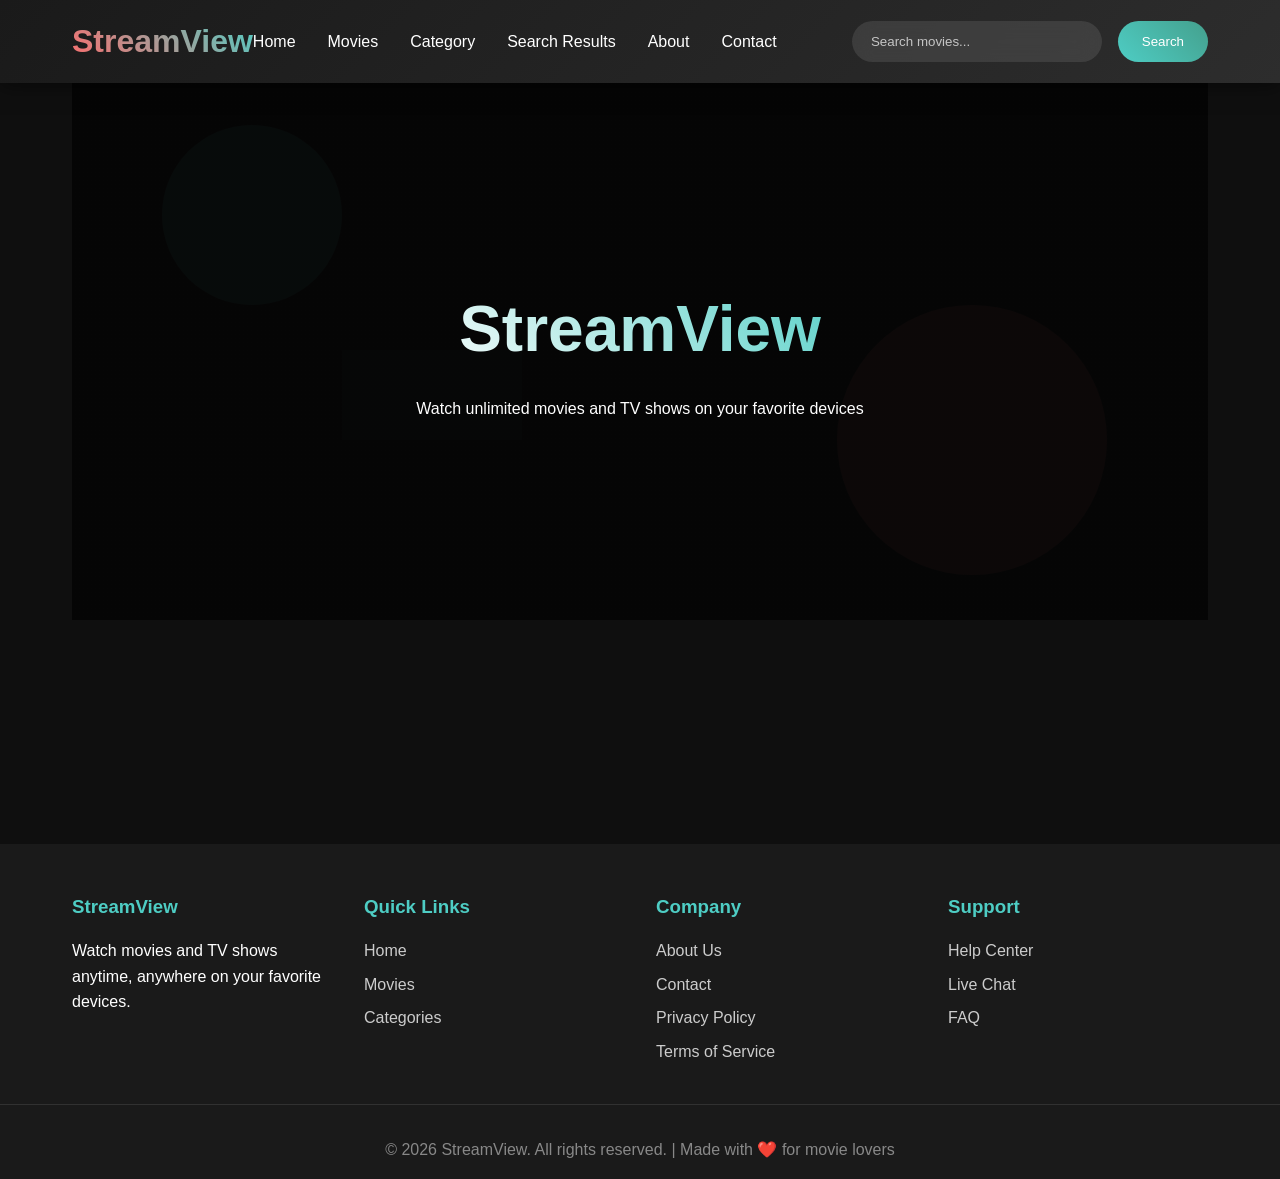
==== index.html @ f8dd756b "my second commit" ====
<!DOCTYPE html>
<html lang="en">
<head>
    <meta charset="UTF-8">
    <meta name="viewport" content="width=device-width, initial-scale=1.0">
    <title>StreamView - Watch Movies & Shows</title>
    <style>
        * {
            margin: 0;
            padding: 0;
            box-sizing: border-box;
        }

        body {
            font-family: 'Arial', sans-serif;
            background-color: #0f0f0f;
            color: #ffffff;
            line-height: 1.6;
        }

        /* Navbar */
        .navbar {
            background: linear-gradient(135deg, #1a1a1a 0%, #2d2d2d 100%);
            padding: 1rem 0;
            position: fixed;
            top: 0;
            width: 100%;
            z-index: 1000;
            box-shadow: 0 2px 20px rgba(0,0,0,0.5);
        }

        .nav-container {
            max-width: 1200px;
            margin: 0 auto;
            display: flex;
            justify-content: space-between;
            align-items: center;
            padding: 0 2rem;
        }

        .logo {
            font-size: 2rem;
            font-weight: bold;
            background: linear-gradient(45deg, #ff6b6b, #4ecdc4);
            -webkit-background-clip: text;
            -webkit-text-fill-color: transparent;
            text-decoration: none;
        }

        .nav-menu {
            display: flex;
            list-style: none;
            gap: 2rem;
        }

        .nav-link {
            color: #ffffff;
            text-decoration: none;
            font-weight: 500;
            transition: all 0.3s ease;
            position: relative;
        }

        .nav-link:hover {
            color: #4ecdc4;
        }

        .nav-link.active {
            color: #4ecdc4;
        }

        .nav-link::after {
            content: '';
            position: absolute;
            width: 0;
            height: 2px;
            bottom: -5px;
            left: 0;
            background: #4ecdc4;
            transition: width 0.3s ease;
        }

        .nav-link:hover::after {
            width: 100%;
        }

        /* Search Bar */
        .search-container {
            display: flex;
            gap: 1rem;
            margin-left: auto;
        }

        .search-box {
            padding: 0.8rem 1.2rem;
            border: none;
            border-radius: 25px;
            background: rgba(255,255,255,0.1);
            color: white;
            width: 250px;
            backdrop-filter: blur(10px);
        }

        .search-box::placeholder {
            color: rgba(255,255,255,0.7);
        }

        .search-btn {
            padding: 0.8rem 1.5rem;
            background: linear-gradient(45deg, #4ecdc4, #44a08d);
            border: none;
            border-radius: 25px;
            color: white;
            cursor: pointer;
            transition: transform 0.3s ease;
        }

        .search-btn:hover {
            transform: scale(1.05);
        }

        /* Main Content */
        .main-content {
            margin-top: 80px;
            min-height: calc(100vh - 200px);
        }

        /* Hero Section */
        .hero {
            background: linear-gradient(rgba(0,0,0,0.7), rgba(0,0,0,0.7)), url('data:image/svg+xml,<svg xmlns="http://www.w3.org/2000/svg" viewBox="0 0 1200 600"><rect fill="%23111111" width="1200" height="600"/><circle fill="%234ecdc4" opacity="0.1" cx="200" cy="150" r="100"/><circle fill="%23ff6b6b" opacity="0.1" cx="1000" cy="400" r="150"/><rect fill="%2344a08d" opacity="0.05" x="300" y="300" width="200" height="100"/></svg>');
            height: 60vh;
            display: flex;
            align-items: center;
            justify-content: center;
            text-align: center;
        }

        .hero h1 {
            font-size: 4rem;
            margin-bottom: 1rem;
            background: linear-gradient(45deg, #ffffff, #4ecdc4);
            -webkit-background-clip: text;
            -webkit-text-fill-color: transparent;
        }

        /* Content Sections */
        .section {
            max-width: 1200px;
            margin: 4rem auto;
            padding: 0 2rem;
            display: none;
        }

        .section.active {
            display: block;
        }

        .section h2 {
            font-size: 2.5rem;
            margin-bottom: 2rem;
            text-align: center;
        }

        .movies-grid {
            display: grid;
            grid-template-columns: repeat(auto-fill, minmax(250px, 1fr));
            gap: 2rem;
        }

        .movie-card {
            background: rgba(255,255,255,0.05);
            border-radius: 15px;
            overflow: hidden;
            transition: all 0.3s ease;
            cursor: pointer;
            backdrop-filter: blur(10px);
            border: 1px solid rgba(255,255,255,0.1);
        }

        .movie-card:hover {
            transform: translateY(-10px);
            box-shadow: 0 20px 40px rgba(78,205,196,0.3);
        }

        .movie-poster {
            width: 100%;
            height: 350px;
            background: linear-gradient(45deg, #4ecdc4, #ff6b6b);
            display: flex;
            align-items: center;
            justify-content: center;
            font-size: 4rem;
            color: rgba(255,255,255,0.3);
        }

        .movie-info {
            padding: 1.5rem;
        }

        .movie-title {
            font-size: 1.3rem;
            margin-bottom: 0.5rem;
        }

        .movie-category {
            color: #4ecdc4;
            font-weight: 500;
        }

        /* About & Contact */
        .about-content, .contact-content {
            max-width: 800px;
            margin: 0 auto;
            text-align: center;
        }

        /* Footer */
        .footer {
            background: #1a1a1a;
            padding: 3rem 0 1rem;
            margin-top: 4rem;
        }

        .footer-content {
            max-width: 1200px;
            margin: 0 auto;
            padding: 0 2rem;
            display: grid;
            grid-template-columns: repeat(auto-fit, minmax(250px, 1fr));
            gap: 2rem;
            margin-bottom: 2rem;
        }

        .footer-section h3 {
            margin-bottom: 1rem;
            color: #4ecdc4;
        }

        .footer-section ul {
            list-style: none;
        }

        .footer-section ul li {
            margin-bottom: 0.5rem;
        }

        .footer-section a {
            color: #cccccc;
            text-decoration: none;
            transition: color 0.3s ease;
        }

        .footer-section a:hover {
            color: #4ecdc4;
        }

        .footer-bottom {
            text-align: center;
            padding-top: 2rem;
            border-top: 1px solid rgba(255,255,255,0.1);
            color: #888;
        }

        /* Responsive */
        @media (max-width: 768px) {
            .nav-menu {
                display: none;
            }

            .search-container {
                flex-direction: column;
                width: 100%;
            }

            .hero h1 {
                font-size: 2.5rem;
            }

            .movies-grid {
                grid-template-columns: repeat(auto-fill, minmax(200px, 1fr));
                gap: 1rem;
            }
        }
    </style>
</head>
<body>
    <!-- Navbar -->
    <nav class="navbar">
        <div class="nav-container">
            <a href="#" class="logo" onclick="showSection('home')">StreamView</a>
            <ul class="nav-menu">
                <li><a href="#" class="nav-link" onclick="showSection('home')">Home</a></li>
                <li><a href="#" class="nav-link" onclick="showSection('movies')">Movies</a></li>
                <li><a href="#" class="nav-link" onclick="showSection('category')">Category</a></li>
                <li><a href="#" class="nav-link" onclick="showSection('search')">Search Results</a></li>
                <li><a href="#" class="nav-link" onclick="showSection('about')">About</a></li>
                <li><a href="#" class="nav-link" onclick="showSection('contact')">Contact</a></li>
            </ul>
            <div class="search-container">
                <input type="text" class="search-box" placeholder="Search movies..." id="searchInput" onkeyup="handleSearch()">
                <button class="search-btn" onclick="performSearch()">Search</button>
            </div>
        </div>
    </nav>

    <!-- Main Content -->
    <main class="main-content">
        <!-- Home Section -->
        <section id="home" class="section active">
            <div class="hero">
                <div>
                    <h1>StreamView</h1>
                    <p>Watch unlimited movies and TV shows on your favorite devices</p>
                </div>
            </div>
        </section>

        <!-- Movies Section -->
        <section id="movies" class="section">
            <h2>Featured Movies</h2>
            <div class="movies-grid" id="moviesGrid">
                <!-- Movies populated by JS -->
            </div>
        </section>

        <!-- Category Section -->
        <section id="category" class="section">
            <h2>Movie Categories</h2>
            <div class="movies-grid" id="categoryGrid">
                <!-- Categories populated by JS -->
            </div>
        </section>

        <!-- Search Results -->
        <section id="search" class="section">
            <h2>Search Results</h2>
            <div id="searchResults">
                <p style="text-align: center; color: #888; padding: 2rem;">No search results yet. Try searching for a movie!</p>
            </div>
        </section>

        <!-- About Section -->
        <section id="about" class="section">
            <div class="about-content">
                <h2>About StreamView</h2>
                <p>StreamView is your ultimate destination for watching movies and TV shows. We offer a vast library of content across all genres, available anytime, anywhere.</p>
                <p>Our platform features the latest blockbusters, classic films, and exclusive originals, all in stunning HD quality.</p>
                <p>Founded in 2026, StreamView is committed to bringing you the best entertainment experience with our user-friendly interface and personalized recommendations.</p>
            </div>
        </section>

        <!-- Contact Section -->
        <section id="contact" class="section">
            <div class="contact-content">
                <h2>Get In Touch</h2>
                <p>Email: support@streamview.com</p>
                <p>Phone: +1 (555) 123-4567</p>
                <p>Address: 123 Streaming Street, Entertainment City, CA 90210</p>
            </div>
        </section>
    </main>

    <!-- Footer -->
    <footer class="footer">
        <div class="footer-content">
            <div class="footer-section">
                <h3>StreamView</h3>
                <p>Watch movies and TV shows anytime, anywhere on your favorite devices.</p>
            </div>
            <div class="footer-section">
                <h3>Quick Links</h3>
                <ul>
                    <li><a href="#" onclick="showSection('home')">Home</a></li>
                    <li><a href="#" onclick="showSection('movies')">Movies</a></li>
                    <li><a href="#" onclick="showSection('category')">Categories</a></li>
                </ul>
            </div>
            <div class="footer-section">
                <h3>Company</h3>
                <ul>
                    <li><a href="#" onclick="showSection('about')">About Us</a></li>
                    <li><a href="#" onclick="showSection('contact')">Contact</a></li>
                    <li><a href="#">Privacy Policy</a></li>
                    <li><a href="#">Terms of Service</a></li>
                </ul>
            </div>
            <div class="footer-section">
                <h3>Support</h3>
                <ul>
                    <li><a href="#">Help Center</a></li>
                    <li><a href="#">Live Chat</a></li>
                    <li><a href="#">FAQ</a></li>
                </ul>
            </div>
        </div>
        <div class="footer-bottom">
            <p>&copy; 2026 StreamView. All rights reserved. | Made with ❤️ for movie lovers</p>
        </div>
    </footer>

    <script>
        // Sample movie data
        const movies = [
            { title: "Action Hero", category: "Action", id: 1 },
            { title: "Love Story", category: "Romance", id: 2 },
            { title: "Dark Thriller", category: "Thriller", id: 3 },
            { title: "Space Adventure", category: "Sci-Fi", id: 4 },
            { title: "Comedy Night", category: "Comedy", id: 5 },
            { title: "Horror Nights", category: "Horror", id: 6 },
            { title: "Drama Life", category: "Drama", id: 7 },
            { title: "Animation Fun", category: "Animation", id: 8 }
        ];

        const categories = [
            { title: "Action", category: "action" },
            { title: "Romance", category: "romance" },
            { title: "Thriller", category: "thriller" },
            { title: "Sci-Fi", category: "sci-fi" },
            { title: "Comedy", category: "comedy" },
            { title: "Horror", category: "horror" },
            { title: "Drama", category: "drama" },
            { title: "Animation", category: "animation" }
        ];

        // Navigation functionality
        function showSection(sectionId) {
            // Hide all sections
            document.querySelectorAll('.section').forEach(section => {
                section.classList.remove('active');
            });
            
            // Show selected section
            document.getElementById(sectionId).classList.add('active');
            
            // Update active nav link
            document.querySelectorAll('.nav-link').forEach(link => {
                link.classList.remove('active');
            });
            event.target.classList.add('active');
            
            // Load content for movies/category sections
            if (sectionId === 'movies') {
                loadMovies();
            } else if (sectionId === 'category') {
                loadCategories();
            }
        }

        // Load movies
        function loadMovies() {
            const grid = document.getElementById('moviesGrid');
            grid.innerHTML = '';
            movies.forEach(movie => {
                const card = createMovieCard(movie);
                grid.appendChild(card);
            });
        }

        // Load categories
        function loadCategories() {
            const grid = document.getElementById('categoryGrid');
            grid.innerHTML = '';
            categories.forEach(cat => {
                const card = createCategoryCard(cat);
                grid.appendChild(card);
            });
        }

        // Create movie card
        function createMovieCard(movie) {
            const card = document.createElement('div');
            card.className = 'movie-card';
            card.onclick = () => alert(`Playing: ${movie.title}`);
            card.innerHTML = `
                <div class="movie-poster">🎬</div>
                <div class="movie-info">
                    <div class="movie-title">${movie.title}</div>
                    <div class="movie-category">${movie.category}</div>
                </div>
            `;
            return card;
        }

        // Create category card
        function createCategoryCard(category) {
            const card = document.createElement('div');
            card.className = 'movie-card';
            card.onclick = () => alert(`Showing ${category.title} movies`);
            card.innerHTML = `
                <div class="movie-poster" style="font-size: 3rem;">${getCategoryIcon(category.category)}</div>
                <div class="movie-info">
                    <div class="movie-title">${category.title}</div>
                    <div class="movie-category">${category.category.toUpperCase()}</div>
                </div>
            `;
            return card;
        }

        // Category icons
        function getCategoryIcon(cat) {
            const icons = {
                action: '⚔️',
                romance: '💕',
                thriller: '🕵️',
                'sci-fi': '🚀',
                comedy: '😂',
                horror: '👻',
                drama: '🎭',
                animation: '🎨'
            };
            return icons[cat] || '🎬';
        }

        // Search functionality
        function handleSearch() {
            // Real-time search as user types
            const query = document.getElementById('searchInput').value.toLowerCase();
            if (query.length > 0) {
                showSearchResults(query);
            }
        }

        function performSearch() {
            const query = document.getElementById('searchInput').value;
            if (query) {
                showSearchResults(query.toLowerCase());
            }
        }

        function showSearchResults(query) {
            showSection('search');
            const results = movies.filter(movie => 
                movie.title.toLowerCase().includes(query) || 
                movie.category.toLowerCase().includes(query)
            );
            
            const resultsDiv = document.getElementById('searchResults');
            if (results.length === 0) {
                resultsDiv.innerHTML = '<p style="text-align: center; color: #888; padding: 2rem;">No movies found for "' + query + '"</p>';
            } else {
                resultsDiv.innerHTML = `
                    <p style="text-align: center; color: #4ecdc4; padding: 1rem 0;">Found ${results.length} result(s) for "${query}"</p>
                    <div class="movies-grid"></div>
                `;
                const grid = resultsDiv.querySelector('.movies-grid');
                results.forEach(movie => {
                    const card = createMovieCard(movie);
                    grid.appendChild(card);
                });
            }
        }

        // Initialize page
        document.addEventListener('DOMContentLoaded', function() {
            loadMovies();
        });
    </script>
</body>
</html>
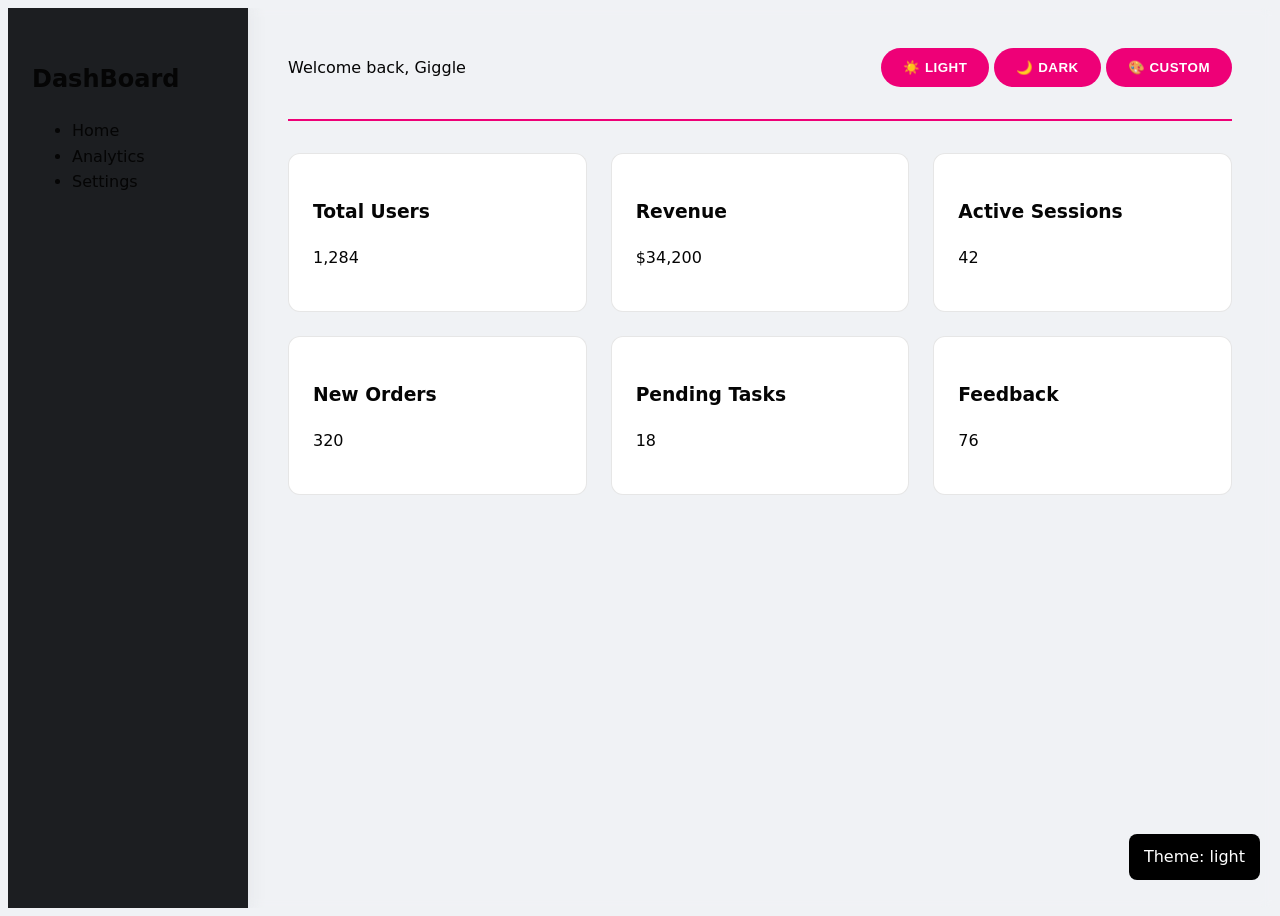
==== commit 36529b3a: "my second commit" ====
--- a/index.html
+++ b/index.html
@@ -3,557 +3,42 @@
 <head>
     <meta charset="UTF-8">
     <meta name="viewport" content="width=device-width, initial-scale=1.0">
-    <title>StreamView - Watch Movies & Shows</title>
-    <style>
-        * {
-            margin: 0;
-            padding: 0;
-            box-sizing: border-box;
-        }
-
-        body {
-            font-family: 'Arial', sans-serif;
-            background-color: #0f0f0f;
-            color: #ffffff;
-            line-height: 1.6;
-        }
-
-        /* Navbar */
-        .navbar {
-            background: linear-gradient(135deg, #1a1a1a 0%, #2d2d2d 100%);
-            padding: 1rem 0;
-            position: fixed;
-            top: 0;
-            width: 100%;
-            z-index: 1000;
-            box-shadow: 0 2px 20px rgba(0,0,0,0.5);
-        }
-
-        .nav-container {
-            max-width: 1200px;
-            margin: 0 auto;
-            display: flex;
-            justify-content: space-between;
-            align-items: center;
-            padding: 0 2rem;
-        }
-
-        .logo {
-            font-size: 2rem;
-            font-weight: bold;
-            background: linear-gradient(45deg, #ff6b6b, #4ecdc4);
-            -webkit-background-clip: text;
-            -webkit-text-fill-color: transparent;
-            text-decoration: none;
-        }
-
-        .nav-menu {
-            display: flex;
-            list-style: none;
-            gap: 2rem;
-        }
-
-        .nav-link {
-            color: #ffffff;
-            text-decoration: none;
-            font-weight: 500;
-            transition: all 0.3s ease;
-            position: relative;
-        }
-
-        .nav-link:hover {
-            color: #4ecdc4;
-        }
-
-        .nav-link.active {
-            color: #4ecdc4;
-        }
-
-        .nav-link::after {
-            content: '';
-            position: absolute;
-            width: 0;
-            height: 2px;
-            bottom: -5px;
-            left: 0;
-            background: #4ecdc4;
-            transition: width 0.3s ease;
-        }
-
-        .nav-link:hover::after {
-            width: 100%;
-        }
-
-        /* Search Bar */
-        .search-container {
-            display: flex;
-            gap: 1rem;
-            margin-left: auto;
-        }
-
-        .search-box {
-            padding: 0.8rem 1.2rem;
-            border: none;
-            border-radius: 25px;
-            background: rgba(255,255,255,0.1);
-            color: white;
-            width: 250px;
-            backdrop-filter: blur(10px);
-        }
-
-        .search-box::placeholder {
-            color: rgba(255,255,255,0.7);
-        }
-
-        .search-btn {
-            padding: 0.8rem 1.5rem;
-            background: linear-gradient(45deg, #4ecdc4, #44a08d);
-            border: none;
-            border-radius: 25px;
-            color: white;
-            cursor: pointer;
-            transition: transform 0.3s ease;
-        }
-
-        .search-btn:hover {
-            transform: scale(1.05);
-        }
-
-        /* Main Content */
-        .main-content {
-            margin-top: 80px;
-            min-height: calc(100vh - 200px);
-        }
-
-        /* Hero Section */
-        .hero {
-            background: linear-gradient(rgba(0,0,0,0.7), rgba(0,0,0,0.7)), url('data:image/svg+xml,<svg xmlns="http://www.w3.org/2000/svg" viewBox="0 0 1200 600"><rect fill="%23111111" width="1200" height="600"/><circle fill="%234ecdc4" opacity="0.1" cx="200" cy="150" r="100"/><circle fill="%23ff6b6b" opacity="0.1" cx="1000" cy="400" r="150"/><rect fill="%2344a08d" opacity="0.05" x="300" y="300" width="200" height="100"/></svg>');
-            height: 60vh;
-            display: flex;
-            align-items: center;
-            justify-content: center;
-            text-align: center;
-        }
-
-        .hero h1 {
-            font-size: 4rem;
-            margin-bottom: 1rem;
-            background: linear-gradient(45deg, #ffffff, #4ecdc4);
-            -webkit-background-clip: text;
-            -webkit-text-fill-color: transparent;
-        }
-
-        /* Content Sections */
-        .section {
-            max-width: 1200px;
-            margin: 4rem auto;
-            padding: 0 2rem;
-            display: none;
-        }
-
-        .section.active {
-            display: block;
-        }
-
-        .section h2 {
-            font-size: 2.5rem;
-            margin-bottom: 2rem;
-            text-align: center;
-        }
-
-        .movies-grid {
-            display: grid;
-            grid-template-columns: repeat(auto-fill, minmax(250px, 1fr));
-            gap: 2rem;
-        }
-
-        .movie-card {
-            background: rgba(255,255,255,0.05);
-            border-radius: 15px;
-            overflow: hidden;
-            transition: all 0.3s ease;
-            cursor: pointer;
-            backdrop-filter: blur(10px);
-            border: 1px solid rgba(255,255,255,0.1);
-        }
-
-        .movie-card:hover {
-            transform: translateY(-10px);
-            box-shadow: 0 20px 40px rgba(78,205,196,0.3);
-        }
-
-        .movie-poster {
-            width: 100%;
-            height: 350px;
-            background: linear-gradient(45deg, #4ecdc4, #ff6b6b);
-            display: flex;
-            align-items: center;
-            justify-content: center;
-            font-size: 4rem;
-            color: rgba(255,255,255,0.3);
-        }
-
-        .movie-info {
-            padding: 1.5rem;
-        }
-
-        .movie-title {
-            font-size: 1.3rem;
-            margin-bottom: 0.5rem;
-        }
-
-        .movie-category {
-            color: #4ecdc4;
-            font-weight: 500;
-        }
-
-        /* About & Contact */
-        .about-content, .contact-content {
-            max-width: 800px;
-            margin: 0 auto;
-            text-align: center;
-        }
-
-        /* Footer */
-        .footer {
-            background: #1a1a1a;
-            padding: 3rem 0 1rem;
-            margin-top: 4rem;
-        }
-
-        .footer-content {
-            max-width: 1200px;
-            margin: 0 auto;
-            padding: 0 2rem;
-            display: grid;
-            grid-template-columns: repeat(auto-fit, minmax(250px, 1fr));
-            gap: 2rem;
-            margin-bottom: 2rem;
-        }
-
-        .footer-section h3 {
-            margin-bottom: 1rem;
-            color: #4ecdc4;
-        }
-
-        .footer-section ul {
-            list-style: none;
-        }
-
-        .footer-section ul li {
-            margin-bottom: 0.5rem;
-        }
-
-        .footer-section a {
-            color: #cccccc;
-            text-decoration: none;
-            transition: color 0.3s ease;
-        }
-
-        .footer-section a:hover {
-            color: #4ecdc4;
-        }
-
-        .footer-bottom {
-            text-align: center;
-            padding-top: 2rem;
-            border-top: 1px solid rgba(255,255,255,0.1);
-            color: #888;
-        }
-
-        /* Responsive */
-        @media (max-width: 768px) {
-            .nav-menu {
-                display: none;
-            }
-
-            .search-container {
-                flex-direction: column;
-                width: 100%;
-            }
-
-            .hero h1 {
-                font-size: 2.5rem;
-            }
-
-            .movies-grid {
-                grid-template-columns: repeat(auto-fill, minmax(200px, 1fr));
-                gap: 1rem;
-            }
-        }
-    </style>
+    <title>Theme Switcher Dashboard</title>
+    <link rel="stylesheet" href="style.css">
 </head>
 <body>
-    <!-- Navbar -->
-    <nav class="navbar">
-        <div class="nav-container">
-            <a href="#" class="logo" onclick="showSection('home')">StreamView</a>
-            <ul class="nav-menu">
-                <li><a href="#" class="nav-link" onclick="showSection('home')">Home</a></li>
-                <li><a href="#" class="nav-link" onclick="showSection('movies')">Movies</a></li>
-                <li><a href="#" class="nav-link" onclick="showSection('category')">Category</a></li>
-                <li><a href="#" class="nav-link" onclick="showSection('search')">Search Results</a></li>
-                <li><a href="#" class="nav-link" onclick="showSection('about')">About</a></li>
-                <li><a href="#" class="nav-link" onclick="showSection('contact')">Contact</a></li>
-            </ul>
-            <div class="search-container">
-                <input type="text" class="search-box" placeholder="Search movies..." id="searchInput" onkeyup="handleSearch()">
-                <button class="search-btn" onclick="performSearch()">Search</button>
-            </div>
-        </div>
-    </nav>
+    <div class="dashboard">
+        <aside class="sidebar">
+            <h2>DashBoard</h2>
+            <nav>
+                <ul>
+                    <li>Home</li>
+                    <li>Analytics</li>
+                    <li>Settings</li>
+                </ul>
+            </nav>
+        </aside>
 
-    <!-- Main Content -->
-    <main class="main-content">
-        <!-- Home Section -->
-        <section id="home" class="section active">
-            <div class="hero">
-                <div>
-                    <h1>StreamView</h1>
-                    <p>Watch unlimited movies and TV shows on your favorite devices</p>
+        <main class="content">
+            <header>
+                <div class="user-profile">Welcome back, Giggle</div>
+                <div class="theme-controls">
+                    <button onclick="changeTheme('light')">☀️ Light</button>
+                    <button onclick="changeTheme('dark')">🌙 Dark</button>
+                    <button onclick="changeTheme('custom')">🎨 Custom</button>
                 </div>
-            </div>
-        </section>
+            </header>
 
-        <!-- Movies Section -->
-        <section id="movies" class="section">
-            <h2>Featured Movies</h2>
-            <div class="movies-grid" id="moviesGrid">
-                <!-- Movies populated by JS -->
-            </div>
-        </section>
-
-        <!-- Category Section -->
-        <section id="category" class="section">
-            <h2>Movie Categories</h2>
-            <div class="movies-grid" id="categoryGrid">
-                <!-- Categories populated by JS -->
-            </div>
-        </section>
-
-        <!-- Search Results -->
-        <section id="search" class="section">
-            <h2>Search Results</h2>
-            <div id="searchResults">
-                <p style="text-align: center; color: #888; padding: 2rem;">No search results yet. Try searching for a movie!</p>
-            </div>
-        </section>
-
-        <!-- About Section -->
-        <section id="about" class="section">
-            <div class="about-content">
-                <h2>About StreamView</h2>
-                <p>StreamView is your ultimate destination for watching movies and TV shows. We offer a vast library of content across all genres, available anytime, anywhere.</p>
-                <p>Our platform features the latest blockbusters, classic films, and exclusive originals, all in stunning HD quality.</p>
-                <p>Founded in 2026, StreamView is committed to bringing you the best entertainment experience with our user-friendly interface and personalized recommendations.</p>
-            </div>
-        </section>
-
-        <!-- Contact Section -->
-        <section id="contact" class="section">
-            <div class="contact-content">
-                <h2>Get In Touch</h2>
-                <p>Email: support@streamview.com</p>
-                <p>Phone: +1 (555) 123-4567</p>
-                <p>Address: 123 Streaming Street, Entertainment City, CA 90210</p>
-            </div>
-        </section>
-    </main>
-
-    <!-- Footer -->
-    <footer class="footer">
-        <div class="footer-content">
-            <div class="footer-section">
-                <h3>StreamView</h3>
-                <p>Watch movies and TV shows anytime, anywhere on your favorite devices.</p>
-            </div>
-            <div class="footer-section">
-                <h3>Quick Links</h3>
-                <ul>
-                    <li><a href="#" onclick="showSection('home')">Home</a></li>
-                    <li><a href="#" onclick="showSection('movies')">Movies</a></li>
-                    <li><a href="#" onclick="showSection('category')">Categories</a></li>
-                </ul>
-            </div>
-            <div class="footer-section">
-                <h3>Company</h3>
-                <ul>
-                    <li><a href="#" onclick="showSection('about')">About Us</a></li>
-                    <li><a href="#" onclick="showSection('contact')">Contact</a></li>
-                    <li><a href="#">Privacy Policy</a></li>
-                    <li><a href="#">Terms of Service</a></li>
-                </ul>
-            </div>
-            <div class="footer-section">
-                <h3>Support</h3>
-                <ul>
-                    <li><a href="#">Help Center</a></li>
-                    <li><a href="#">Live Chat</a></li>
-                    <li><a href="#">FAQ</a></li>
-                </ul>
-            </div>
-        </div>
-        <div class="footer-bottom">
-            <p>&copy; 2026 StreamView. All rights reserved. | Made with ❤️ for movie lovers</p>
-        </div>
-    </footer>
-
-    <script>
-        // Sample movie data
-        const movies = [
-            { title: "Action Hero", category: "Action", id: 1 },
-            { title: "Love Story", category: "Romance", id: 2 },
-            { title: "Dark Thriller", category: "Thriller", id: 3 },
-            { title: "Space Adventure", category: "Sci-Fi", id: 4 },
-            { title: "Comedy Night", category: "Comedy", id: 5 },
-            { title: "Horror Nights", category: "Horror", id: 6 },
-            { title: "Drama Life", category: "Drama", id: 7 },
-            { title: "Animation Fun", category: "Animation", id: 8 }
-        ];
-
-        const categories = [
-            { title: "Action", category: "action" },
-            { title: "Romance", category: "romance" },
-            { title: "Thriller", category: "thriller" },
-            { title: "Sci-Fi", category: "sci-fi" },
-            { title: "Comedy", category: "comedy" },
-            { title: "Horror", category: "horror" },
-            { title: "Drama", category: "drama" },
-            { title: "Animation", category: "animation" }
-        ];
-
-        // Navigation functionality
-        function showSection(sectionId) {
-            // Hide all sections
-            document.querySelectorAll('.section').forEach(section => {
-                section.classList.remove('active');
-            });
-            
-            // Show selected section
-            document.getElementById(sectionId).classList.add('active');
-            
-            // Update active nav link
-            document.querySelectorAll('.nav-link').forEach(link => {
-                link.classList.remove('active');
-            });
-            event.target.classList.add('active');
-            
-            // Load content for movies/category sections
-            if (sectionId === 'movies') {
-                loadMovies();
-            } else if (sectionId === 'category') {
-                loadCategories();
-            }
-        }
-
-        // Load movies
-        function loadMovies() {
-            const grid = document.getElementById('moviesGrid');
-            grid.innerHTML = '';
-            movies.forEach(movie => {
-                const card = createMovieCard(movie);
-                grid.appendChild(card);
-            });
-        }
-
-        // Load categories
-        function loadCategories() {
-            const grid = document.getElementById('categoryGrid');
-            grid.innerHTML = '';
-            categories.forEach(cat => {
-                const card = createCategoryCard(cat);
-                grid.appendChild(card);
-            });
-        }
-
-        // Create movie card
-        function createMovieCard(movie) {
-            const card = document.createElement('div');
-            card.className = 'movie-card';
-            card.onclick = () => alert(`Playing: ${movie.title}`);
-            card.innerHTML = `
-                <div class="movie-poster">🎬</div>
-                <div class="movie-info">
-                    <div class="movie-title">${movie.title}</div>
-                    <div class="movie-category">${movie.category}</div>
-                </div>
-            `;
-            return card;
-        }
-
-        // Create category card
-        function createCategoryCard(category) {
-            const card = document.createElement('div');
-            card.className = 'movie-card';
-            card.onclick = () => alert(`Showing ${category.title} movies`);
-            card.innerHTML = `
-                <div class="movie-poster" style="font-size: 3rem;">${getCategoryIcon(category.category)}</div>
-                <div class="movie-info">
-                    <div class="movie-title">${category.title}</div>
-                    <div class="movie-category">${category.category.toUpperCase()}</div>
-                </div>
-            `;
-            return card;
-        }
-
-        // Category icons
-        function getCategoryIcon(cat) {
-            const icons = {
-                action: '⚔️',
-                romance: '💕',
-                thriller: '🕵️',
-                'sci-fi': '🚀',
-                comedy: '😂',
-                horror: '👻',
-                drama: '🎭',
-                animation: '🎨'
-            };
-            return icons[cat] || '🎬';
-        }
-
-        // Search functionality
-        function handleSearch() {
-            // Real-time search as user types
-            const query = document.getElementById('searchInput').value.toLowerCase();
-            if (query.length > 0) {
-                showSearchResults(query);
-            }
-        }
-
-        function performSearch() {
-            const query = document.getElementById('searchInput').value;
-            if (query) {
-                showSearchResults(query.toLowerCase());
-            }
-        }
-
-        function showSearchResults(query) {
-            showSection('search');
-            const results = movies.filter(movie => 
-                movie.title.toLowerCase().includes(query) || 
-                movie.category.toLowerCase().includes(query)
-            );
-            
-            const resultsDiv = document.getElementById('searchResults');
-            if (results.length === 0) {
-                resultsDiv.innerHTML = '<p style="text-align: center; color: #888; padding: 2rem;">No movies found for "' + query + '"</p>';
-            } else {
-                resultsDiv.innerHTML = `
-                    <p style="text-align: center; color: #4ecdc4; padding: 1rem 0;">Found ${results.length} result(s) for "${query}"</p>
-                    <div class="movies-grid"></div>
-                `;
-                const grid = resultsDiv.querySelector('.movies-grid');
-                results.forEach(movie => {
-                    const card = createMovieCard(movie);
-                    grid.appendChild(card);
-                });
-            }
-        }
-
-        // Initialize page
-        document.addEventListener('DOMContentLoaded', function() {
-            loadMovies();
-        });
-    </script>
+            <section class="grid">
+                <div class="card"><h3>Total Users</h3><p>1,284</p></div>
+                <div class="card"><h3>Revenue</h3><p>$34,200</p></div>
+                <div class="card"><h3>Active Sessions</h3><p>42</p></div>
+                <div class="card"><h3>New Orders</h3><p>320</p></div>
+                <div class="card"><h3>Pending Tasks</h3><p>18</p></div>
+                <div class="card"><h3>Feedback</h3><p>76</p></div>
+            </section>
+        </main>
+    </div>
+    <script src="main.js"></script>
 </body>
 </html>
--- a/style.css
+++ b/style.css
@@ -0,0 +1,109 @@
+/* --- Reimagined Variables: High Contrast & Vibrant --- */
+:root {
+    --bg-color: #f0f2f5;
+    --sidebar-color: #1c1e21;
+    --card-bg: #ffffff;
+    --text-color: #050505;
+    --accent-color: #ee0077;
+}
+
+/* Dark Theme: Deep Space Slate */
+[data-theme="dark"] {
+    --bg-color: #0b0e14;
+    --sidebar-color: #151921;
+    --card-bg: #1c212c;
+    --text-color: #f5f6f7;
+    --accent-color: #03dac6;
+}
+
+/* Custom Theme: Cyberpunk Sunset */
+[data-theme="custom"] {
+    --bg-color: #120458;
+    --sidebar-color: #000000;
+    --card-bg: #2d033b;
+    --text-color: #fec107;
+    --accent-color: #ff0055;
+}
+
+/* Global Reset & Body Styling */
+body {
+    padding: 0;
+    line-height: 1.6;
+    font-family: 'Inter', system-ui, sans-serif;
+    background: var(--bg-color);
+    color: var(--text-color);
+    transition: background 0.5s cubic-bezier(0.4, 0, 0.2, 1), color 0.5s ease;
+}
+
+/* Layout: Using Grid instead of Flex for the main wrapper */
+.dashboard {
+    display: grid;
+    grid-template-columns: 240px 1fr;
+    height: 100vh;
+    overflow: hidden;
+}
+
+/* Sidebar: Floating glass effect */
+.sidebar {
+    position: relative;
+    background: var(--sidebar-color);
+    box-sizing: border-box;
+    padding: 2rem 1.5rem;
+    box-shadow: 4px 0 15px rgba(0,0,0,0.05);
+}
+
+/* Content: Scrollable container */
+.content {
+    overflow-y: auto;
+    padding: 2.5rem;
+    backdrop-filter: blur(5px);
+}
+
+/* Header: Modern Spacing */
+header {
+    display: flex;
+    align-items: center;
+    justify-content: space-between;
+    padding-bottom: 2rem;
+    border-bottom: 2px solid var(--accent-color);
+}
+
+/* Grid: Tightened spacing and responsive logic */
+.grid {
+    display: grid;
+    grid-template-columns: repeat(3, 1fr);
+    gap: 1.5rem;
+    margin-top: 2rem;
+}
+
+/* Cards: Neo-brutalism style */
+.card {
+    background: var(--card-bg);
+    border: 1px solid rgba(128,128,128,0.2);
+    padding: 1.5rem;
+    border-radius: 12px;
+    transition: transform 0.2s ease, box-shadow 0.2s ease;
+}
+
+.card:hover {
+    transform: translateY(-5px);
+    box-shadow: 0 10px 20px rgba(0,0,0,0.1);
+}
+
+/* Buttons: Interactive & Pill-shaped */
+button {
+    cursor: pointer;
+    border-radius: 50px;
+    border: 2px solid transparent;
+    padding: 10px 20px;
+    background-color: var(--accent-color);
+    color: #fff;
+    font-weight: 600;
+    text-transform: uppercase;
+    letter-spacing: 0.5px;
+}
+
+button:active {
+    filter: brightness(1.2);
+    transform: scale(0.95);
+}
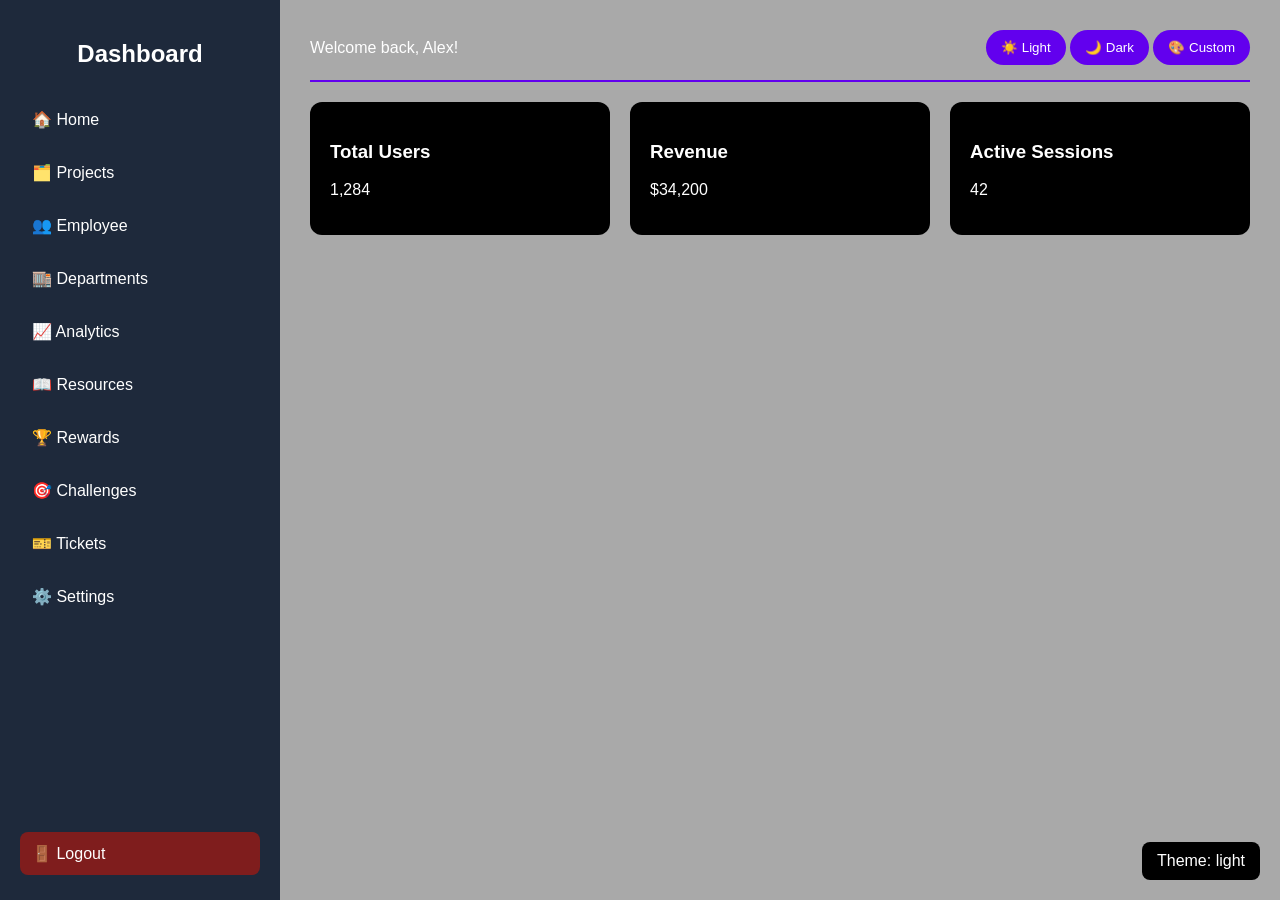
==== commit 6b2f1ffc: "HTML & CSS" ====
--- a/index.html
+++ b/index.html
@@ -7,21 +7,29 @@
     <link rel="stylesheet" href="style.css">
 </head>
 <body>
-    <div class="dashboard">
+    <!-- <div class="dashboard">
         <aside class="sidebar">
             <h2>DashBoard</h2>
             <nav>
-                <ul>
-                    <li>Home</li>
-                    <li>Analytics</li>
-                    <li>Settings</li>
-                </ul>
+             <div class="menu-item">🏠 Home</div>
+             <div class="menu-item">🗂️ Projects</div>
+             <div class="menu-item">👥 Employee</div>
+             <div class="menu-item">🏬 Departments</div>
+             <div class="menu-item">📈 Analytics</div>
+             <div class="menu-item">📖 Resources</div>
+
+             <div class="menu-item">🏆 Rewards</div>
+             <div class="menu-item">🎯 Challenges</div>
+             <div class="menu-item">🎫 Tickets</div>
+             <div class="menu-item">⚙️ Settings</div>
+             <div class="menu-item logout">🚪 Logout</div>
+
             </nav>
         </aside>
 
         <main class="content">
             <header>
-                <div class="user-profile">Welcome back, Giggle</div>
+                <div class="user-profile">Welcome back, Alex!</div>
                 <div class="theme-controls">
                     <button onclick="changeTheme('light')">☀️ Light</button>
                     <button onclick="changeTheme('dark')">🌙 Dark</button>
@@ -33,12 +41,46 @@
                 <div class="card"><h3>Total Users</h3><p>1,284</p></div>
                 <div class="card"><h3>Revenue</h3><p>$34,200</p></div>
                 <div class="card"><h3>Active Sessions</h3><p>42</p></div>
-                <div class="card"><h3>New Orders</h3><p>320</p></div>
-                <div class="card"><h3>Pending Tasks</h3><p>18</p></div>
-                <div class="card"><h3>Feedback</h3><p>76</p></div>
             </section>
         </main>
-    </div>
+    </div> -->
+
+
+    <div class="dashboard">
+    <aside class="sidebar">
+        <h2>Dashboard</h2>
+        <nav>
+            <div class="menu-item">🏠 Home</div>
+            <div class="menu-item">🗂️ Projects</div>
+            <div class="menu-item">👥 Employee</div>
+            <div class="menu-item">🏬 Departments</div>
+            <div class="menu-item">📈 Analytics</div>
+            <div class="menu-item">📖 Resources</div>
+            <div class="menu-item">🏆 Rewards</div>
+            <div class="menu-item">🎯 Challenges</div>
+            <div class="menu-item">🎫 Tickets</div>
+            <div class="menu-item">⚙️ Settings</div>
+            <div class="menu-item logout">🚪 Logout</div>
+        </nav>
+    </aside>
+
+    <main class="content">
+        <header>
+            <div class="user-profile">Welcome back, Alex!</div>
+            <div class="theme-controls">
+                <button onclick="changeTheme('light')">☀️ Light</button>
+                <button onclick="changeTheme('dark')">🌙 Dark</button>
+                <button onclick="changeTheme('custom')">🎨 Custom</button>
+            </div>
+        </header>
+
+        <section class="grid">
+            <div class="card"><h3>Total Users</h3><p>1,284</p></div>
+            <div class="card"><h3>Revenue</h3><p>$34,200</p></div>
+            <div class="card"><h3>Active Sessions</h3><p>42</p></div>
+        </section>
+    </main>
+</div>
     <script src="main.js"></script>
 </body>
 </html>
--- a/style.css
+++ b/style.css
@@ -1,13 +1,12 @@
-/* --- Reimagined Variables: High Contrast & Vibrant --- */
 :root {
     --bg-color: #f0f2f5;
-    --sidebar-color: #1c1e21;
+    --sidebar-color: #1e293b;
     --card-bg: #ffffff;
     --text-color: #050505;
-    --accent-color: #ee0077;
+    --accent-color: #6200ee;
 }
 
-/* Dark Theme: Deep Space Slate */
+/* Dark Theme */
 [data-theme="dark"] {
     --bg-color: #0b0e14;
     --sidebar-color: #151921;
@@ -16,7 +15,7 @@
     --accent-color: #03dac6;
 }
 
-/* Custom Theme: Cyberpunk Sunset */
+/* Custom Theme */
 [data-theme="custom"] {
     --bg-color: #120458;
     --sidebar-color: #000000;
@@ -25,85 +24,112 @@
     --accent-color: #ff0055;
 }
 
-/* Global Reset & Body Styling */
+/* Reset */
 body {
-    padding: 0;
-    line-height: 1.6;
-    font-family: 'Inter', system-ui, sans-serif;
-    background: var(--bg-color);
-    color: var(--text-color);
-    transition: background 0.5s cubic-bezier(0.4, 0, 0.2, 1), color 0.5s ease;
+    margin: 0;
+    font-family: 'Inter', Arial, sans-serif;
+    background: darkgrey;
+    color:white;
 }
 
-/* Layout: Using Grid instead of Flex for the main wrapper */
+/* Layout */
 .dashboard {
-    display: grid;
-    grid-template-columns: 240px 1fr;
-    height: 100vh;
-    overflow: hidden;
+    display: flex;
+    min-height: 100vh;
 }
 
-/* Sidebar: Floating glass effect */
+/* Sidebar */
 .sidebar {
-    position: relative;
+    width: 240px;
     background: var(--sidebar-color);
-    box-sizing: border-box;
-    padding: 2rem 1.5rem;
-    box-shadow: 4px 0 15px rgba(0,0,0,0.05);
+    color: #fff;
+    padding: 20px;
+    display: flex;
+    flex-direction: column;
 }
 
-/* Content: Scrollable container */
-.content {
-    overflow-y: auto;
-    padding: 2.5rem;
-    backdrop-filter: blur(5px);
+.sidebar h2 {
+    text-align: center;
+    margin-bottom: 25px;
 }
 
-/* Header: Modern Spacing */
+.sidebar nav {
+    display: flex;
+    flex-direction: column;
+    flex-grow: 1;
+}
+
+/* Menu */
+.menu-item {
+    padding: 12px;
+    margin: 5px 0;
+    border-radius: 8px;
+    cursor: pointer;
+    transition: 0.3s;
+}
+
+.menu-item:hover {
+    background: rgba(255, 255, 255, 0.1);
+}
+
+.menu-item.active {
+    background: var(--accent-color);
+}
+
+/* Logout */
+.logout {
+    margin-top: auto;
+    background: #7f1d1d;
+}
+
+.logout:hover {
+    background: #b91c1c;
+}
+
+/* Content */
+.content {
+    flex: 1;
+    padding: 30px;
+}
+
+/* Header */
 header {
     display: flex;
+    justify-content: space-between;
     align-items: center;
-    justify-content: space-between;
-    padding-bottom: 2rem;
     border-bottom: 2px solid var(--accent-color);
+    padding-bottom: 15px;
 }
 
-/* Grid: Tightened spacing and responsive logic */
+
 .grid {
     display: grid;
-    grid-template-columns: repeat(3, 1fr);
-    gap: 1.5rem;
-    margin-top: 2rem;
+    grid-template-columns: repeat(auto-fit, minmax(220px, 1fr));
+    gap: 20px;
+    margin-top: 20px;
 }
 
-/* Cards: Neo-brutalism style */
 .card {
-    background: var(--card-bg);
-    border: 1px solid rgba(128,128,128,0.2);
-    padding: 1.5rem;
+    background: black;
+    padding: 20px;
     border-radius: 12px;
-    transition: transform 0.2s ease, box-shadow 0.2s ease;
+    transition: 0.3s;
 }
 
 .card:hover {
     transform: translateY(-5px);
-    box-shadow: 0 10px 20px rgba(0,0,0,0.1);
 }
 
-/* Buttons: Interactive & Pill-shaped */
+
 button {
+    border: none;
+    padding: 10px 15px;
+    border-radius: 20px;
+    background: var(--accent-color);
+    color: #fff;
     cursor: pointer;
-    border-radius: 50px;
-    border: 2px solid transparent;
-    padding: 10px 20px;
-    background-color: var(--accent-color);
-    color: #fff;
-    font-weight: 600;
-    text-transform: uppercase;
-    letter-spacing: 0.5px;
 }
 
-button:active {
-    filter: brightness(1.2);
-    transform: scale(0.95);
+button:hover {
+    opacity: 0.9;
 }
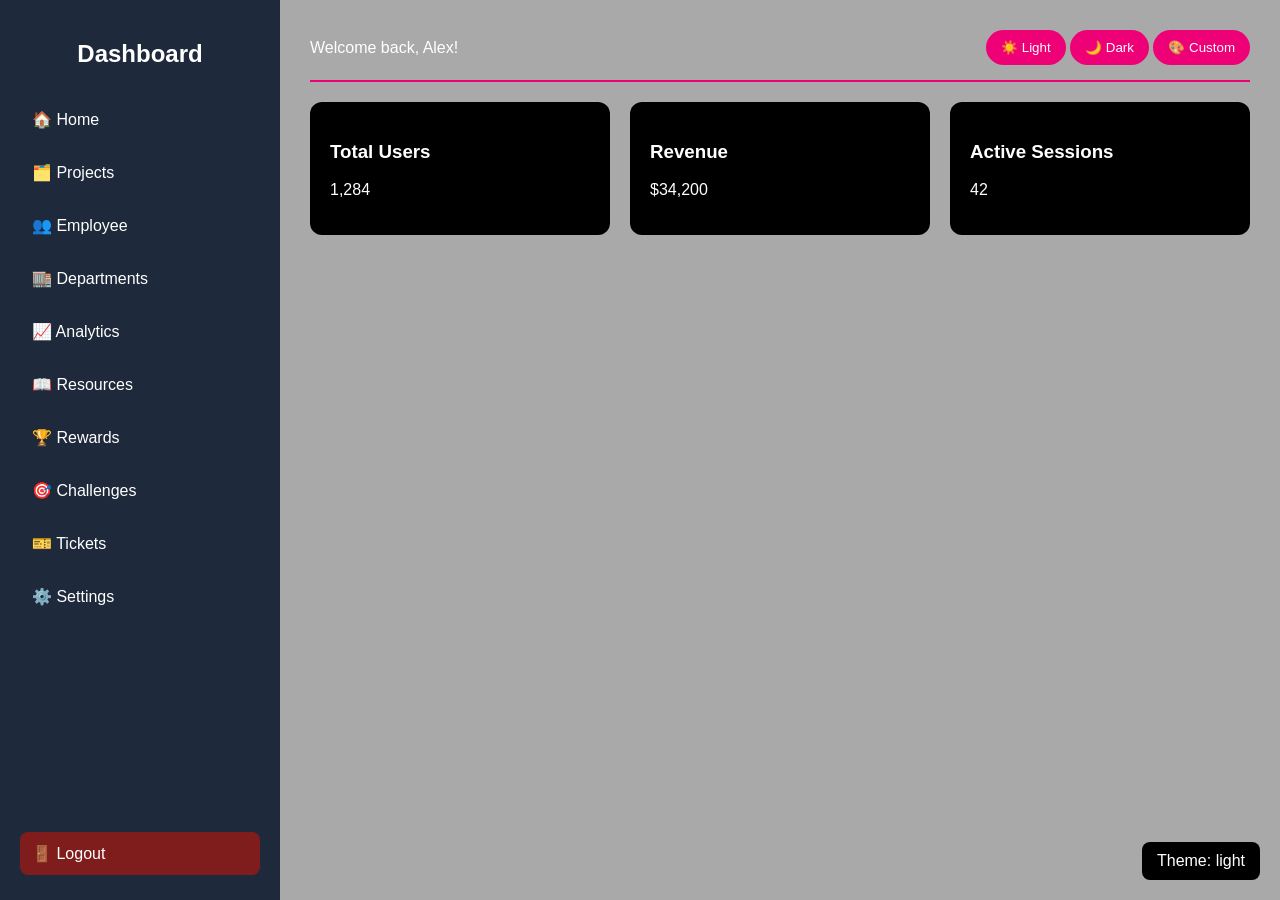
==== commit 28627609: "Merge pull request #5 from Task-3/shiva HTML & CSS" ====
--- a/index.html
+++ b/index.html
@@ -29,7 +29,7 @@
 
         <main class="content">
             <header>
-                <div class="user-profile">Welcome back, Alex!</div>
+                <div class="user-profile">Welcome back, Giggle</div>
                 <div class="theme-controls">
                     <button onclick="changeTheme('light')">☀️ Light</button>
                     <button onclick="changeTheme('dark')">🌙 Dark</button>
@@ -41,6 +41,9 @@
                 <div class="card"><h3>Total Users</h3><p>1,284</p></div>
                 <div class="card"><h3>Revenue</h3><p>$34,200</p></div>
                 <div class="card"><h3>Active Sessions</h3><p>42</p></div>
+                <div class="card"><h3>New Orders</h3><p>320</p></div>
+                <div class="card"><h3>Pending Tasks</h3><p>18</p></div>
+                <div class="card"><h3>Feedback</h3><p>76</p></div>
             </section>
         </main>
     </div> -->
--- a/style.css
+++ b/style.css
@@ -3,7 +3,7 @@
     --sidebar-color: #1e293b;
     --card-bg: #ffffff;
     --text-color: #050505;
-    --accent-color: #6200ee;
+    --accent-color: #ee0077;
 }
 
 /* Dark Theme */
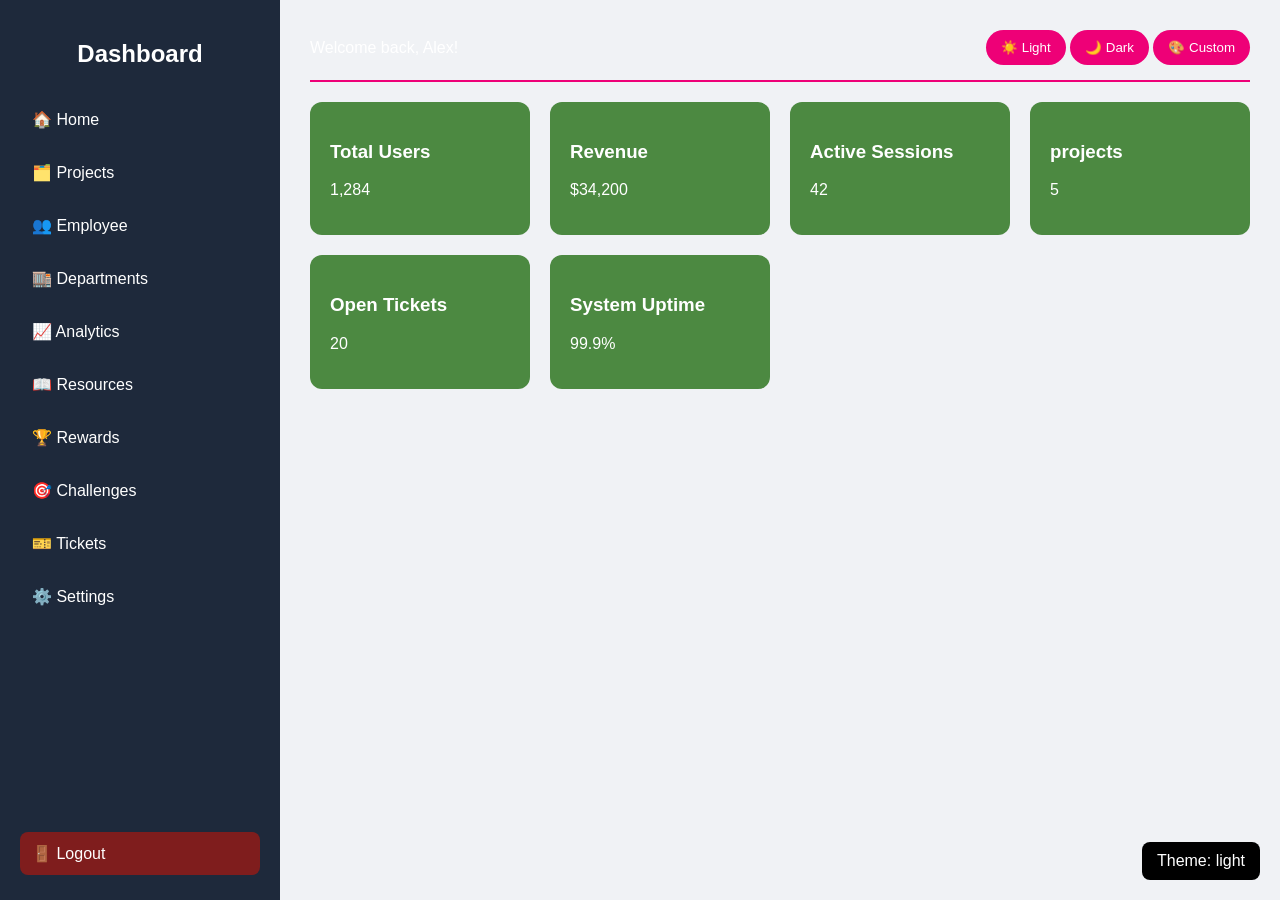
==== commit ffd74501: "first commit" ====
--- a/index.html
+++ b/index.html
@@ -7,48 +7,6 @@
     <link rel="stylesheet" href="style.css">
 </head>
 <body>
-    <!-- <div class="dashboard">
-        <aside class="sidebar">
-            <h2>DashBoard</h2>
-            <nav>
-             <div class="menu-item">🏠 Home</div>
-             <div class="menu-item">🗂️ Projects</div>
-             <div class="menu-item">👥 Employee</div>
-             <div class="menu-item">🏬 Departments</div>
-             <div class="menu-item">📈 Analytics</div>
-             <div class="menu-item">📖 Resources</div>
-
-             <div class="menu-item">🏆 Rewards</div>
-             <div class="menu-item">🎯 Challenges</div>
-             <div class="menu-item">🎫 Tickets</div>
-             <div class="menu-item">⚙️ Settings</div>
-             <div class="menu-item logout">🚪 Logout</div>
-
-            </nav>
-        </aside>
-
-        <main class="content">
-            <header>
-                <div class="user-profile">Welcome back, Giggle</div>
-                <div class="theme-controls">
-                    <button onclick="changeTheme('light')">☀️ Light</button>
-                    <button onclick="changeTheme('dark')">🌙 Dark</button>
-                    <button onclick="changeTheme('custom')">🎨 Custom</button>
-                </div>
-            </header>
-
-            <section class="grid">
-                <div class="card"><h3>Total Users</h3><p>1,284</p></div>
-                <div class="card"><h3>Revenue</h3><p>$34,200</p></div>
-                <div class="card"><h3>Active Sessions</h3><p>42</p></div>
-                <div class="card"><h3>New Orders</h3><p>320</p></div>
-                <div class="card"><h3>Pending Tasks</h3><p>18</p></div>
-                <div class="card"><h3>Feedback</h3><p>76</p></div>
-            </section>
-        </main>
-    </div> -->
-
-
     <div class="dashboard">
     <aside class="sidebar">
         <h2>Dashboard</h2>
@@ -81,6 +39,9 @@
             <div class="card"><h3>Total Users</h3><p>1,284</p></div>
             <div class="card"><h3>Revenue</h3><p>$34,200</p></div>
             <div class="card"><h3>Active Sessions</h3><p>42</p></div>
+            <div class="card"><h3>projects</h3><p>5</p></div>
+            <div class="card"><h3>Open Tickets</h3><p>20</p></div>
+            <div class="card"><h3>System Uptime</h3><p>99.9%</p></div>
         </section>
     </main>
 </div>
--- a/style.css
+++ b/style.css
@@ -8,28 +8,28 @@
 
 /* Dark Theme */
 [data-theme="dark"] {
-    --bg-color: #0b0e14;
-    --sidebar-color: #151921;
-    --card-bg: #1c212c;
-    --text-color: #f5f6f7;
+    --bg-color: #000000;
+    --sidebar-color: #4c1832;
+    --card-bg: #d14f17;
+    --text-color: blue;
     --accent-color: #03dac6;
 }
 
 /* Custom Theme */
 [data-theme="custom"] {
-    --bg-color: #120458;
+    --bg-color: #15b3c5;
     --sidebar-color: #000000;
     --card-bg: #2d033b;
-    --text-color: #fec107;
-    --accent-color: #ff0055;
+    --text-color: blue;
+    --accent-color: #a013ce;
 }
 
 /* Reset */
 body {
     margin: 0;
     font-family: 'Inter', Arial, sans-serif;
-    background: darkgrey;
-    color:white;
+    background: var(--bg-color);
+    color: white;
 }
 
 /* Layout */
@@ -69,7 +69,7 @@
 }
 
 .menu-item:hover {
-    background: rgba(255, 255, 255, 0.1);
+    background: rgba(11, 249, 106, 0.1);
 }
 
 .menu-item.active {
@@ -110,7 +110,7 @@
 }
 
 .card {
-    background: black;
+    background: rgb(76, 137, 65);
     padding: 20px;
     border-radius: 12px;
     transition: 0.3s;
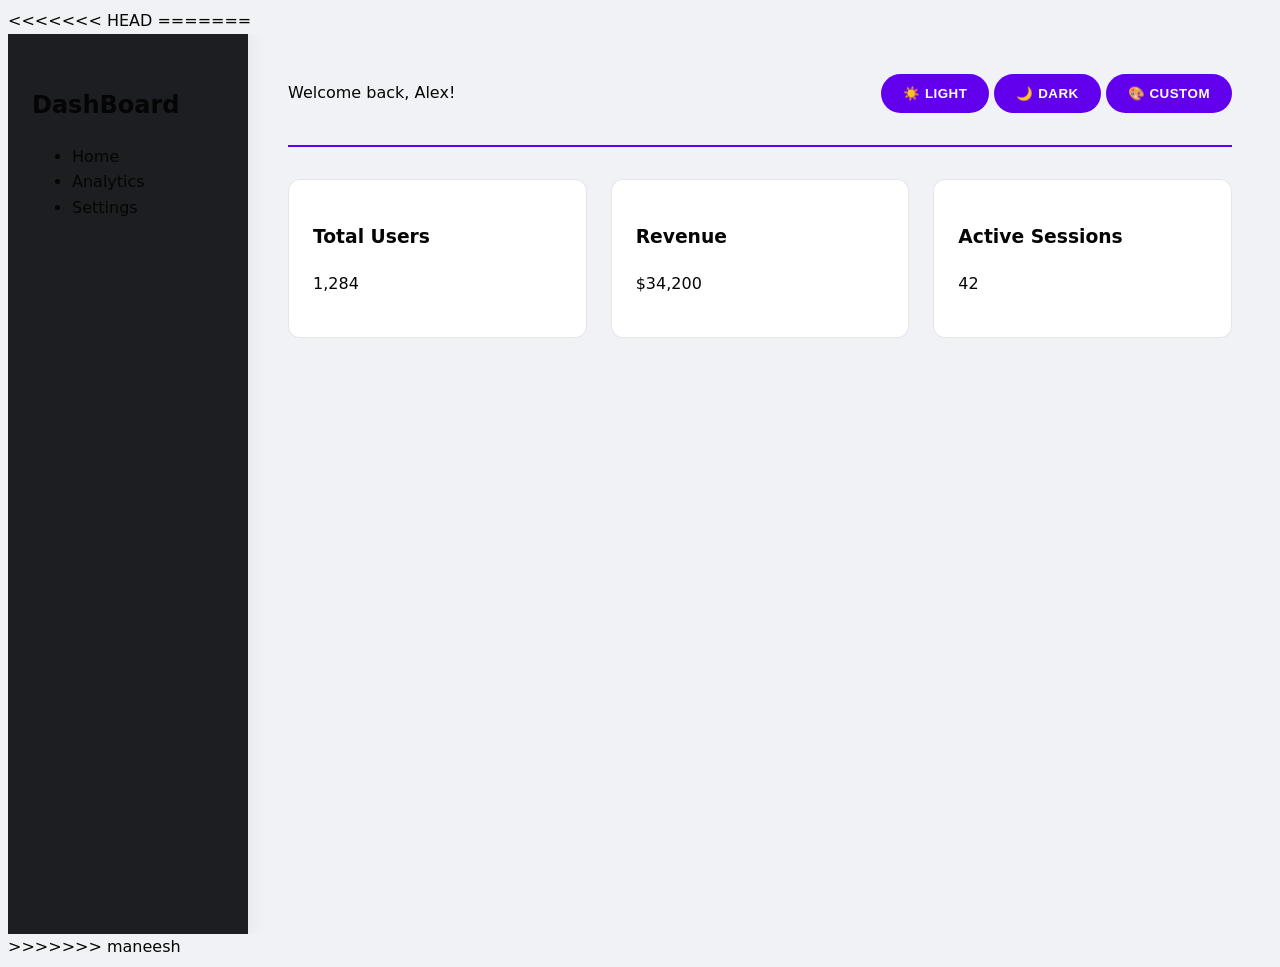
==== commit b9e4b4d8: "Merged maneesh into main" ====
--- a/index.html
+++ b/index.html
@@ -3,48 +3,45 @@
 <head>
     <meta charset="UTF-8">
     <meta name="viewport" content="width=device-width, initial-scale=1.0">
+<<<<<<< HEAD
+    <title>Document</title>
+</head>
+<body>
+=======
     <title>Theme Switcher Dashboard</title>
     <link rel="stylesheet" href="style.css">
 </head>
 <body>
     <div class="dashboard">
-    <aside class="sidebar">
-        <h2>Dashboard</h2>
-        <nav>
-            <div class="menu-item">🏠 Home</div>
-            <div class="menu-item">🗂️ Projects</div>
-            <div class="menu-item">👥 Employee</div>
-            <div class="menu-item">🏬 Departments</div>
-            <div class="menu-item">📈 Analytics</div>
-            <div class="menu-item">📖 Resources</div>
-            <div class="menu-item">🏆 Rewards</div>
-            <div class="menu-item">🎯 Challenges</div>
-            <div class="menu-item">🎫 Tickets</div>
-            <div class="menu-item">⚙️ Settings</div>
-            <div class="menu-item logout">🚪 Logout</div>
-        </nav>
-    </aside>
+        <aside class="sidebar">
+            <h2>DashBoard</h2>
+            <nav>
+                <ul>
+                    <li>Home</li>
+                    <li>Analytics</li>
+                    <li>Settings</li>
+                </ul>
+            </nav>
+        </aside>
 
-    <main class="content">
-        <header>
-            <div class="user-profile">Welcome back, Alex!</div>
-            <div class="theme-controls">
-                <button onclick="changeTheme('light')">☀️ Light</button>
-                <button onclick="changeTheme('dark')">🌙 Dark</button>
-                <button onclick="changeTheme('custom')">🎨 Custom</button>
-            </div>
-        </header>
+        <main class="content">
+            <header>
+                <div class="user-profile">Welcome back, Alex!</div>
+                <div class="theme-controls">
+                    <button onclick="changeTheme('light')">☀️ Light</button>
+                    <button onclick="changeTheme('dark')">🌙 Dark</button>
+                    <button onclick="changeTheme('custom')">🎨 Custom</button>
+                </div>
+            </header>
 
-        <section class="grid">
-            <div class="card"><h3>Total Users</h3><p>1,284</p></div>
-            <div class="card"><h3>Revenue</h3><p>$34,200</p></div>
-            <div class="card"><h3>Active Sessions</h3><p>42</p></div>
-            <div class="card"><h3>projects</h3><p>5</p></div>
-            <div class="card"><h3>Open Tickets</h3><p>20</p></div>
-            <div class="card"><h3>System Uptime</h3><p>99.9%</p></div>
-        </section>
-    </main>
-</div>
+            <section class="grid">
+                <div class="card"><h3>Total Users</h3><p>1,284</p></div>
+                <div class="card"><h3>Revenue</h3><p>$34,200</p></div>
+                <div class="card"><h3>Active Sessions</h3><p>42</p></div>
+            </section>
+        </main>
+    </div>
+>>>>>>> maneesh
     <script src="main.js"></script>
 </body>
 </html>
--- a/style.css
+++ b/style.css
@@ -1,135 +1,109 @@
+/* --- Reimagined Variables: High Contrast & Vibrant --- */
 :root {
     --bg-color: #f0f2f5;
-    --sidebar-color: #1e293b;
+    --sidebar-color: #1c1e21;
     --card-bg: #ffffff;
     --text-color: #050505;
-    --accent-color: #ee0077;
+    --accent-color: #6200ee;
 }
 
-/* Dark Theme */
+/* Dark Theme: Deep Space Slate */
 [data-theme="dark"] {
-    --bg-color: #000000;
-    --sidebar-color: #4c1832;
-    --card-bg: #d14f17;
-    --text-color: blue;
+    --bg-color: #0b0e14;
+    --sidebar-color: #151921;
+    --card-bg: #1c212c;
+    --text-color: #f5f6f7;
     --accent-color: #03dac6;
 }
 
-/* Custom Theme */
+/* Custom Theme: Cyberpunk Sunset */
 [data-theme="custom"] {
-    --bg-color: #15b3c5;
+    --bg-color: #120458;
     --sidebar-color: #000000;
     --card-bg: #2d033b;
-    --text-color: blue;
-    --accent-color: #a013ce;
+    --text-color: #fec107;
+    --accent-color: #ff0055;
 }
 
-/* Reset */
+/* Global Reset & Body Styling */
 body {
-    margin: 0;
-    font-family: 'Inter', Arial, sans-serif;
+    padding: 0;
+    line-height: 1.6;
+    font-family: 'Inter', system-ui, sans-serif;
     background: var(--bg-color);
-    color: white;
+    color: var(--text-color);
+    transition: background 0.5s cubic-bezier(0.4, 0, 0.2, 1), color 0.5s ease;
 }
 
-/* Layout */
+/* Layout: Using Grid instead of Flex for the main wrapper */
 .dashboard {
-    display: flex;
-    min-height: 100vh;
+    display: grid;
+    grid-template-columns: 240px 1fr;
+    height: 100vh;
+    overflow: hidden;
 }
 
-/* Sidebar */
+/* Sidebar: Floating glass effect */
 .sidebar {
-    width: 240px;
+    position: relative;
     background: var(--sidebar-color);
-    color: #fff;
-    padding: 20px;
-    display: flex;
-    flex-direction: column;
+    box-sizing: border-box;
+    padding: 2rem 1.5rem;
+    box-shadow: 4px 0 15px rgba(0,0,0,0.05);
 }
 
-.sidebar h2 {
-    text-align: center;
-    margin-bottom: 25px;
+/* Content: Scrollable container */
+.content {
+    overflow-y: auto;
+    padding: 2.5rem;
+    backdrop-filter: blur(5px);
 }
 
-.sidebar nav {
+/* Header: Modern Spacing */
+header {
     display: flex;
-    flex-direction: column;
-    flex-grow: 1;
+    align-items: center;
+    justify-content: space-between;
+    padding-bottom: 2rem;
+    border-bottom: 2px solid var(--accent-color);
 }
 
-/* Menu */
-.menu-item {
-    padding: 12px;
-    margin: 5px 0;
-    border-radius: 8px;
-    cursor: pointer;
-    transition: 0.3s;
+/* Grid: Tightened spacing and responsive logic */
+.grid {
+    display: grid;
+    grid-template-columns: repeat(3, 1fr);
+    gap: 1.5rem;
+    margin-top: 2rem;
 }
 
-.menu-item:hover {
-    background: rgba(11, 249, 106, 0.1);
-}
-
-.menu-item.active {
-    background: var(--accent-color);
-}
-
-/* Logout */
-.logout {
-    margin-top: auto;
-    background: #7f1d1d;
-}
-
-.logout:hover {
-    background: #b91c1c;
-}
-
-/* Content */
-.content {
-    flex: 1;
-    padding: 30px;
-}
-
-/* Header */
-header {
-    display: flex;
-    justify-content: space-between;
-    align-items: center;
-    border-bottom: 2px solid var(--accent-color);
-    padding-bottom: 15px;
-}
-
-
-.grid {
-    display: grid;
-    grid-template-columns: repeat(auto-fit, minmax(220px, 1fr));
-    gap: 20px;
-    margin-top: 20px;
-}
-
+/* Cards: Neo-brutalism style */
 .card {
-    background: rgb(76, 137, 65);
-    padding: 20px;
+    background: var(--card-bg);
+    border: 1px solid rgba(128,128,128,0.2);
+    padding: 1.5rem;
     border-radius: 12px;
-    transition: 0.3s;
+    transition: transform 0.2s ease, box-shadow 0.2s ease;
 }
 
 .card:hover {
     transform: translateY(-5px);
+    box-shadow: 0 10px 20px rgba(0,0,0,0.1);
 }
 
-
+/* Buttons: Interactive & Pill-shaped */
 button {
-    border: none;
-    padding: 10px 15px;
-    border-radius: 20px;
-    background: var(--accent-color);
+    cursor: pointer;
+    border-radius: 50px;
+    border: 2px solid transparent;
+    padding: 10px 20px;
+    background-color: var(--accent-color);
     color: #fff;
-    cursor: pointer;
+    font-weight: 600;
+    text-transform: uppercase;
+    letter-spacing: 0.5px;
 }
 
-button:hover {
-    opacity: 0.9;
+button:active {
+    filter: brightness(1.2);
+    transform: scale(0.95);
 }
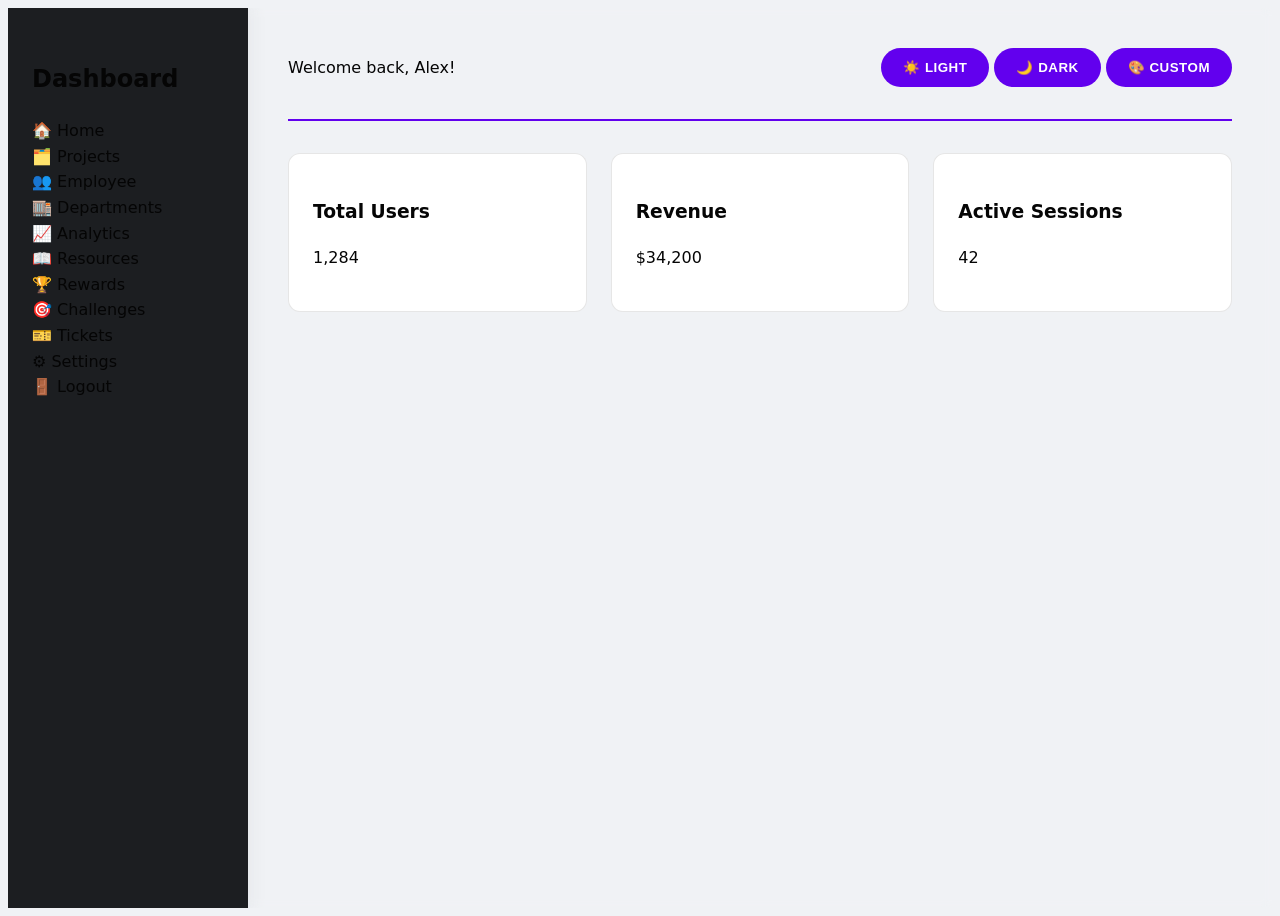
==== commit 62d5183c: "Merge branch 'main' into maneesh" ====
--- a/index.html
+++ b/index.html
@@ -3,36 +3,37 @@
 <head>
     <meta charset="UTF-8">
     <meta name="viewport" content="width=device-width, initial-scale=1.0">
-<<<<<<< HEAD
-    <title>Document</title>
-</head>
-<body>
-=======
     <title>Theme Switcher Dashboard</title>
     <link rel="stylesheet" href="style.css">
 </head>
 <body>
     <div class="dashboard">
-        <aside class="sidebar">
-            <h2>DashBoard</h2>
-            <nav>
-                <ul>
-                    <li>Home</li>
-                    <li>Analytics</li>
-                    <li>Settings</li>
-                </ul>
-            </nav>
-        </aside>
+    <aside class="sidebar">
+        <h2>Dashboard</h2>
+        <nav>
+            <div class="menu-item">🏠 Home</div>
+            <div class="menu-item">🗂️ Projects</div>
+            <div class="menu-item">👥 Employee</div>
+            <div class="menu-item">🏬 Departments</div>
+            <div class="menu-item">📈 Analytics</div>
+            <div class="menu-item">📖 Resources</div>
+            <div class="menu-item">🏆 Rewards</div>
+            <div class="menu-item">🎯 Challenges</div>
+            <div class="menu-item">🎫 Tickets</div>
+            <div class="menu-item">⚙️ Settings</div>
+            <div class="menu-item logout">🚪 Logout</div>
+        </nav>
+    </aside>
 
-        <main class="content">
-            <header>
-                <div class="user-profile">Welcome back, Alex!</div>
-                <div class="theme-controls">
-                    <button onclick="changeTheme('light')">☀️ Light</button>
-                    <button onclick="changeTheme('dark')">🌙 Dark</button>
-                    <button onclick="changeTheme('custom')">🎨 Custom</button>
-                </div>
-            </header>
+    <main class="content">
+        <header>
+            <div class="user-profile">Welcome back, Alex!</div>
+            <div class="theme-controls">
+                <button onclick="changeTheme('light')">☀️ Light</button>
+                <button onclick="changeTheme('dark')">🌙 Dark</button>
+                <button onclick="changeTheme('custom')">🎨 Custom</button>
+            </div>
+        </header>
 
             <section class="grid">
                 <div class="card"><h3>Total Users</h3><p>1,284</p></div>
@@ -41,7 +42,7 @@
             </section>
         </main>
     </div>
->>>>>>> maneesh
+
     <script src="main.js"></script>
 </body>
 </html>
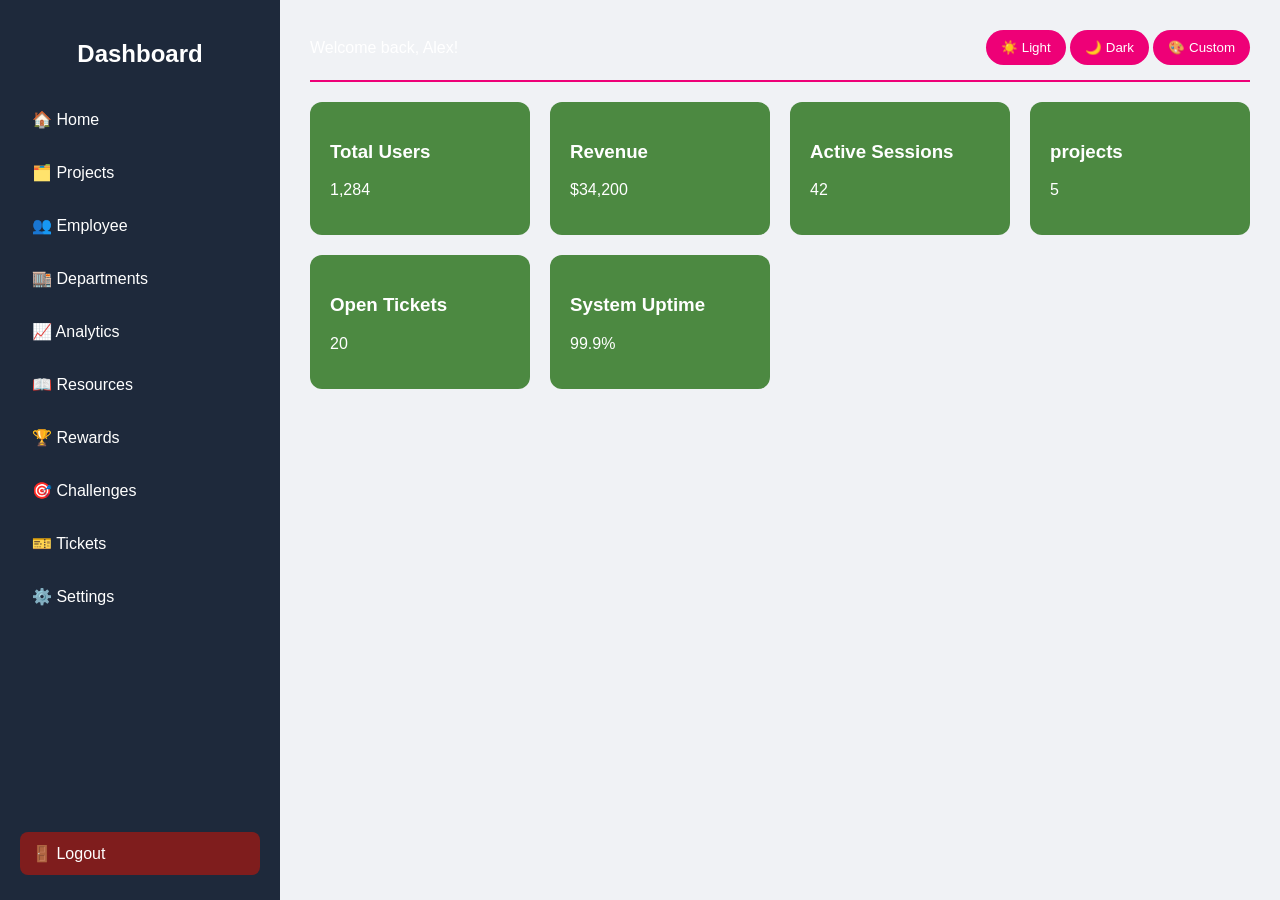
==== commit e610fa17: "Merge pull request #9 from Task-3/nag Nag" ====
--- a/index.html
+++ b/index.html
@@ -35,14 +35,16 @@
             </div>
         </header>
 
-            <section class="grid">
-                <div class="card"><h3>Total Users</h3><p>1,284</p></div>
-                <div class="card"><h3>Revenue</h3><p>$34,200</p></div>
-                <div class="card"><h3>Active Sessions</h3><p>42</p></div>
-            </section>
-        </main>
-    </div>
-
+        <section class="grid">
+            <div class="card"><h3>Total Users</h3><p>1,284</p></div>
+            <div class="card"><h3>Revenue</h3><p>$34,200</p></div>
+            <div class="card"><h3>Active Sessions</h3><p>42</p></div>
+            <div class="card"><h3>projects</h3><p>5</p></div>
+            <div class="card"><h3>Open Tickets</h3><p>20</p></div>
+            <div class="card"><h3>System Uptime</h3><p>99.9%</p></div>
+        </section>
+    </main>
+</div>
     <script src="main.js"></script>
 </body>
 </html>
--- a/style.css
+++ b/style.css
@@ -1,109 +1,135 @@
-/* --- Reimagined Variables: High Contrast & Vibrant --- */
 :root {
     --bg-color: #f0f2f5;
-    --sidebar-color: #1c1e21;
+    --sidebar-color: #1e293b;
     --card-bg: #ffffff;
     --text-color: #050505;
-    --accent-color: #6200ee;
+    --accent-color: #ee0077;
 }
 
-/* Dark Theme: Deep Space Slate */
+/* Dark Theme */
 [data-theme="dark"] {
-    --bg-color: #0b0e14;
-    --sidebar-color: #151921;
-    --card-bg: #1c212c;
-    --text-color: #f5f6f7;
+    --bg-color: #000000;
+    --sidebar-color: #4c1832;
+    --card-bg: #d14f17;
+    --text-color: blue;
     --accent-color: #03dac6;
 }
 
-/* Custom Theme: Cyberpunk Sunset */
+/* Custom Theme */
 [data-theme="custom"] {
-    --bg-color: #120458;
+    --bg-color: #15b3c5;
     --sidebar-color: #000000;
     --card-bg: #2d033b;
-    --text-color: #fec107;
-    --accent-color: #ff0055;
+    --text-color: blue;
+    --accent-color: #a013ce;
 }
 
-/* Global Reset & Body Styling */
+/* Reset */
 body {
-    padding: 0;
-    line-height: 1.6;
-    font-family: 'Inter', system-ui, sans-serif;
+    margin: 0;
+    font-family: 'Inter', Arial, sans-serif;
     background: var(--bg-color);
-    color: var(--text-color);
-    transition: background 0.5s cubic-bezier(0.4, 0, 0.2, 1), color 0.5s ease;
+    color: white;
 }
 
-/* Layout: Using Grid instead of Flex for the main wrapper */
+/* Layout */
 .dashboard {
-    display: grid;
-    grid-template-columns: 240px 1fr;
-    height: 100vh;
-    overflow: hidden;
+    display: flex;
+    min-height: 100vh;
 }
 
-/* Sidebar: Floating glass effect */
+/* Sidebar */
 .sidebar {
-    position: relative;
+    width: 240px;
     background: var(--sidebar-color);
-    box-sizing: border-box;
-    padding: 2rem 1.5rem;
-    box-shadow: 4px 0 15px rgba(0,0,0,0.05);
+    color: #fff;
+    padding: 20px;
+    display: flex;
+    flex-direction: column;
 }
 
-/* Content: Scrollable container */
-.content {
-    overflow-y: auto;
-    padding: 2.5rem;
-    backdrop-filter: blur(5px);
+.sidebar h2 {
+    text-align: center;
+    margin-bottom: 25px;
 }
 
-/* Header: Modern Spacing */
+.sidebar nav {
+    display: flex;
+    flex-direction: column;
+    flex-grow: 1;
+}
+
+/* Menu */
+.menu-item {
+    padding: 12px;
+    margin: 5px 0;
+    border-radius: 8px;
+    cursor: pointer;
+    transition: 0.3s;
+}
+
+.menu-item:hover {
+    background: rgba(11, 249, 106, 0.1);
+}
+
+.menu-item.active {
+    background: var(--accent-color);
+}
+
+/* Logout */
+.logout {
+    margin-top: auto;
+    background: #7f1d1d;
+}
+
+.logout:hover {
+    background: #b91c1c;
+}
+
+/* Content */
+.content {
+    flex: 1;
+    padding: 30px;
+}
+
+/* Header */
 header {
     display: flex;
+    justify-content: space-between;
     align-items: center;
-    justify-content: space-between;
-    padding-bottom: 2rem;
     border-bottom: 2px solid var(--accent-color);
+    padding-bottom: 15px;
 }
 
-/* Grid: Tightened spacing and responsive logic */
+
 .grid {
     display: grid;
-    grid-template-columns: repeat(3, 1fr);
-    gap: 1.5rem;
-    margin-top: 2rem;
+    grid-template-columns: repeat(auto-fit, minmax(220px, 1fr));
+    gap: 20px;
+    margin-top: 20px;
 }
 
-/* Cards: Neo-brutalism style */
 .card {
-    background: var(--card-bg);
-    border: 1px solid rgba(128,128,128,0.2);
-    padding: 1.5rem;
+    background: rgb(76, 137, 65);
+    padding: 20px;
     border-radius: 12px;
-    transition: transform 0.2s ease, box-shadow 0.2s ease;
+    transition: 0.3s;
 }
 
 .card:hover {
     transform: translateY(-5px);
-    box-shadow: 0 10px 20px rgba(0,0,0,0.1);
 }
 
-/* Buttons: Interactive & Pill-shaped */
+
 button {
+    border: none;
+    padding: 10px 15px;
+    border-radius: 20px;
+    background: var(--accent-color);
+    color: #fff;
     cursor: pointer;
-    border-radius: 50px;
-    border: 2px solid transparent;
-    padding: 10px 20px;
-    background-color: var(--accent-color);
-    color: #fff;
-    font-weight: 600;
-    text-transform: uppercase;
-    letter-spacing: 0.5px;
 }
 
-button:active {
-    filter: brightness(1.2);
-    transform: scale(0.95);
+button:hover {
+    opacity: 0.9;
 }
